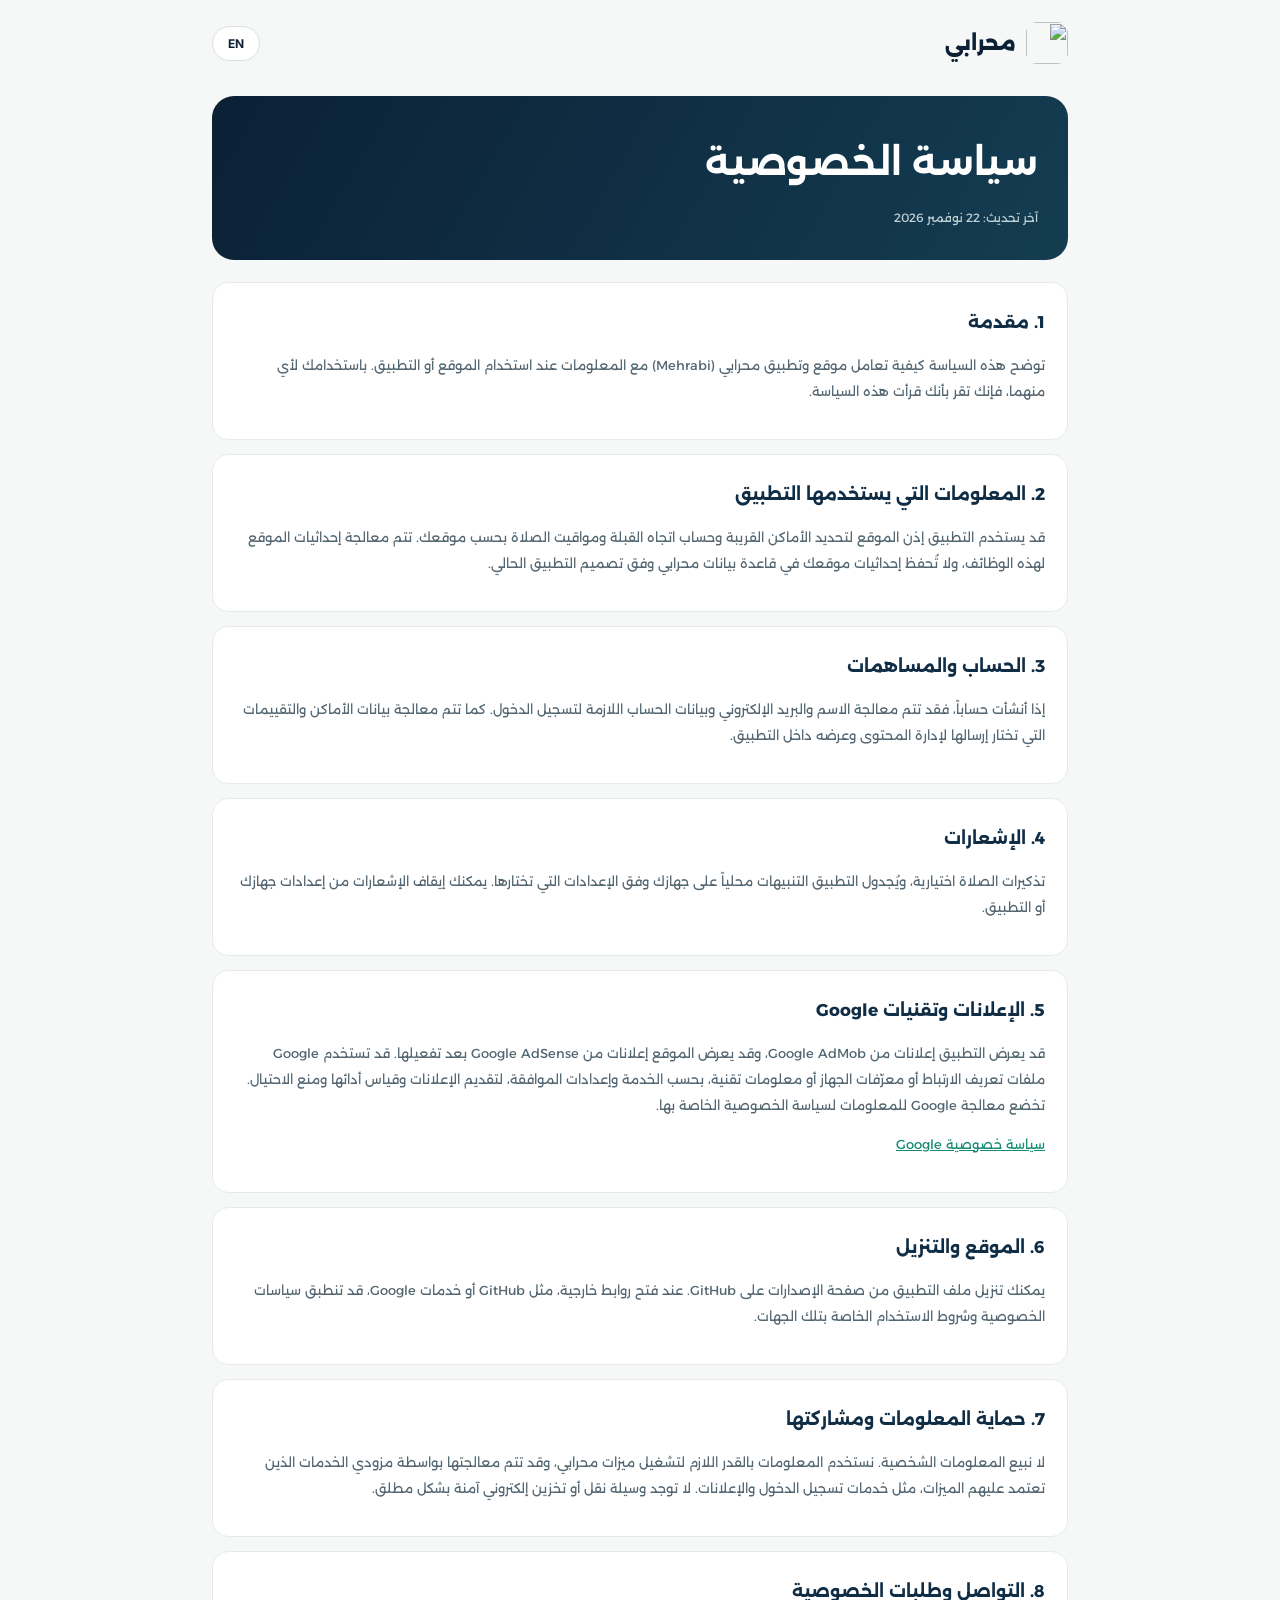
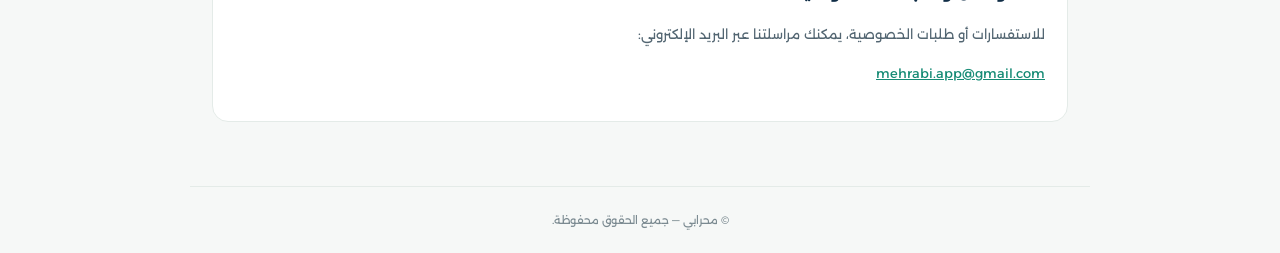
==== privacy.html @ 84f768a2 "Add bilingual Mehrabi privacy policy page" ====
<!doctype html>
<html lang="ar" dir="rtl">
<head>
  <meta charset="utf-8">
  <meta name="viewport" content="width=device-width, initial-scale=1">
  <meta name="description" content="سياسة الخصوصية لموقع وتطبيق محرابي Mehrabi.">
  <meta name="theme-color" content="#0b2035">
  <title>سياسة الخصوصية | محرابي</title>
  <link rel="icon" href="https://raw.githubusercontent.com/Ahmadamjad11/Mehrabi/main/assets/images/icon.png" type="image/png">
  <link rel="preconnect" href="https://fonts.googleapis.com">
  <link rel="preconnect" href="https://fonts.gstatic.com" crossorigin>
  <link href="https://fonts.googleapis.com/css2?family=Alexandria:wght@400;500;600;700;800&family=Inter:wght@400;500;600;700&display=swap" rel="stylesheet">
  <style>
    *{box-sizing:border-box}body{margin:0;background:#f6f8f7;color:#142b3d;font-family:"Alexandria",sans-serif;line-height:2}
    header,main,footer{max-width:900px;margin:auto;padding:22px}
    header{display:flex;align-items:center;justify-content:space-between;gap:16px}
    .brand{display:flex;align-items:center;gap:10px;color:#0b2035;text-decoration:none;font-weight:800;font-size:20px}
    .brand img{width:42px;height:42px;border-radius:11px}
    button,.back{border:1px solid #d8e1dc;background:#fff;color:#0b2035;border-radius:30px;padding:9px 15px;font:700 12px "Inter",sans-serif;text-decoration:none;cursor:pointer}
    main{padding-top:10px;padding-bottom:50px}
    .intro{background:linear-gradient(120deg,#0b2035,#143d52);color:white;padding:30px;border-radius:22px;margin-bottom:22px}
    h1{font-size:clamp(25px,5vw,36px);margin:0 0 8px}.date{font-size:12px;color:#c0d1d3;margin:0}
    section{background:white;border:1px solid #e4ebe8;border-radius:16px;padding:22px;margin:14px 0}
    h2{font-size:17px;color:#102d46;margin:0 0 8px}p,li{font-size:13px;color:#536672}
    a{color:#168b75}ul{padding-inline-start:22px}
    footer{border-top:1px solid #e4ebe8;color:#7b8a91;font-size:11px;text-align:center}
    [hidden]{display:none!important}
    body[dir="ltr"]{font-family:"Inter",sans-serif}body[dir="ltr"] main,body[dir="ltr"] header,body[dir="ltr"] footer{text-align:left}
    @media(max-width:560px){header,main,footer{padding-left:16px;padding-right:16px}.intro{padding:23px}section{padding:18px}}
  </style>
</head>
<body>
  <header>
    <a class="brand" href="https://mehrabi-website.onrender.com/"><img src="https://raw.githubusercontent.com/Ahmadamjad11/Mehrabi/main/assets/images/icon.png" alt=""> محرابي</a>
    <button id="languageToggle" type="button">EN</button>
  </header>
  <main>
    <div class="intro">
      <h1 data-ar="سياسة الخصوصية" data-en="Privacy Policy">سياسة الخصوصية</h1>
      <p class="date" data-ar="آخر تحديث: 22 نوفمبر 2026" data-en="Last updated: November 22, 2026">آخر تحديث: 22 نوفمبر 2026</p>
    </div>

    <section>
      <h2 data-ar="1. مقدمة" data-en="1. Introduction">1. مقدمة</h2>
      <p data-ar="توضح هذه السياسة كيفية تعامل موقع وتطبيق محرابي (Mehrabi) مع المعلومات عند استخدام الموقع أو التطبيق. باستخدامك لأي منهما، فإنك تقر بأنك قرأت هذه السياسة." data-en="This policy explains how the Mehrabi website and app handle information when you use either service. By using them, you acknowledge that you have read this policy.">توضح هذه السياسة كيفية تعامل موقع وتطبيق محرابي (Mehrabi) مع المعلومات عند استخدام الموقع أو التطبيق. باستخدامك لأي منهما، فإنك تقر بأنك قرأت هذه السياسة.</p>
    </section>

    <section>
      <h2 data-ar="2. المعلومات التي يستخدمها التطبيق" data-en="2. Information used by the app">2. المعلومات التي يستخدمها التطبيق</h2>
      <p data-ar="قد يستخدم التطبيق إذن الموقع لتحديد الأماكن القريبة وحساب اتجاه القبلة ومواقيت الصلاة بحسب موقعك. تتم معالجة إحداثيات الموقع لهذه الوظائف، ولا تُحفظ إحداثيات موقعك في قاعدة بيانات محرابي وفق تصميم التطبيق الحالي." data-en="The app may use your device location to find nearby places and calculate the Qibla direction and prayer times. Location coordinates are processed for these features and, according to the app's current design, are not stored in Mehrabi's database.">قد يستخدم التطبيق إذن الموقع لتحديد الأماكن القريبة وحساب اتجاه القبلة ومواقيت الصلاة بحسب موقعك. تتم معالجة إحداثيات الموقع لهذه الوظائف، ولا تُحفظ إحداثيات موقعك في قاعدة بيانات محرابي وفق تصميم التطبيق الحالي.</p>
    </section>

    <section>
      <h2 data-ar="3. الحساب والمساهمات" data-en="3. Accounts and contributions">3. الحساب والمساهمات</h2>
      <p data-ar="إذا أنشأت حساباً، فقد تتم معالجة الاسم والبريد الإلكتروني وبيانات الحساب اللازمة لتسجيل الدخول. كما تتم معالجة بيانات الأماكن والتقييمات التي تختار إرسالها لإدارة المحتوى وعرضه داخل التطبيق." data-en="If you create an account, your name, email address, and account information needed for sign-in may be processed. Place details and reviews you choose to submit are also processed to manage and display content in the app.">إذا أنشأت حساباً، فقد تتم معالجة الاسم والبريد الإلكتروني وبيانات الحساب اللازمة لتسجيل الدخول. كما تتم معالجة بيانات الأماكن والتقييمات التي تختار إرسالها لإدارة المحتوى وعرضه داخل التطبيق.</p>
    </section>

    <section>
      <h2 data-ar="4. الإشعارات" data-en="4. Notifications">4. الإشعارات</h2>
      <p data-ar="تذكيرات الصلاة اختيارية، ويُجدول التطبيق التنبيهات محلياً على جهازك وفق الإعدادات التي تختارها. يمكنك إيقاف الإشعارات من إعدادات جهازك أو التطبيق." data-en="Prayer reminders are optional. The app schedules these notifications locally on your device according to your settings. You can turn them off in your device or app settings.">تذكيرات الصلاة اختيارية، ويُجدول التطبيق التنبيهات محلياً على جهازك وفق الإعدادات التي تختارها. يمكنك إيقاف الإشعارات من إعدادات جهازك أو التطبيق.</p>
    </section>

    <section>
      <h2 data-ar="5. الإعلانات وتقنيات Google" data-en="5. Advertising and Google technologies">5. الإعلانات وتقنيات Google</h2>
      <p data-ar="قد يعرض التطبيق إعلانات من Google AdMob، وقد يعرض الموقع إعلانات من Google AdSense بعد تفعيلها. قد تستخدم Google ملفات تعريف الارتباط أو معرّفات الجهاز أو معلومات تقنية، بحسب الخدمة وإعدادات الموافقة، لتقديم الإعلانات وقياس أدائها ومنع الاحتيال. تخضع معالجة Google للمعلومات لسياسة الخصوصية الخاصة بها." data-en="The app may show ads from Google AdMob, and the website may show Google AdSense ads when enabled. Depending on the service and consent settings, Google may use cookies, device identifiers, or technical information to serve and measure ads and prevent fraud. Google's handling of information is governed by its own privacy policy.">قد يعرض التطبيق إعلانات من Google AdMob، وقد يعرض الموقع إعلانات من Google AdSense بعد تفعيلها. قد تستخدم Google ملفات تعريف الارتباط أو معرّفات الجهاز أو معلومات تقنية، بحسب الخدمة وإعدادات الموافقة، لتقديم الإعلانات وقياس أدائها ومنع الاحتيال. تخضع معالجة Google للمعلومات لسياسة الخصوصية الخاصة بها.</p>
      <p><a href="https://policies.google.com/privacy" target="_blank" rel="noopener" data-ar="سياسة خصوصية Google" data-en="Google Privacy Policy">سياسة خصوصية Google</a></p>
    </section>

    <section>
      <h2 data-ar="6. الموقع والتنزيل" data-en="6. Website and downloads">6. الموقع والتنزيل</h2>
      <p data-ar="يمكنك تنزيل ملف التطبيق من صفحة الإصدارات على GitHub. عند فتح روابط خارجية، مثل GitHub أو خدمات Google، قد تنطبق سياسات الخصوصية وشروط الاستخدام الخاصة بتلك الجهات." data-en="You can download the app from its GitHub releases page. When you open external links, such as GitHub or Google services, those providers' privacy policies and terms may apply.">يمكنك تنزيل ملف التطبيق من صفحة الإصدارات على GitHub. عند فتح روابط خارجية، مثل GitHub أو خدمات Google، قد تنطبق سياسات الخصوصية وشروط الاستخدام الخاصة بتلك الجهات.</p>
    </section>

    <section>
      <h2 data-ar="7. حماية المعلومات ومشاركتها" data-en="7. Information security and sharing">7. حماية المعلومات ومشاركتها</h2>
      <p data-ar="لا نبيع المعلومات الشخصية. نستخدم المعلومات بالقدر اللازم لتشغيل ميزات محرابي، وقد تتم معالجتها بواسطة مزودي الخدمات الذين تعتمد عليهم الميزات، مثل خدمات تسجيل الدخول والإعلانات. لا توجد وسيلة نقل أو تخزين إلكتروني آمنة بشكل مطلق." data-en="We do not sell personal information. Information is used as needed to operate Mehrabi's features and may be processed by service providers that support features such as authentication and advertising. No electronic transmission or storage method is completely secure.">لا نبيع المعلومات الشخصية. نستخدم المعلومات بالقدر اللازم لتشغيل ميزات محرابي، وقد تتم معالجتها بواسطة مزودي الخدمات الذين تعتمد عليهم الميزات، مثل خدمات تسجيل الدخول والإعلانات. لا توجد وسيلة نقل أو تخزين إلكتروني آمنة بشكل مطلق.</p>
    </section>

    <section>
      <h2 data-ar="8. التواصل وطلبات الخصوصية" data-en="8. Contact and privacy requests">8. التواصل وطلبات الخصوصية</h2>
      <p data-ar="للاستفسارات أو طلبات الخصوصية، يمكنك مراسلتنا عبر البريد الإلكتروني:" data-en="For privacy questions or requests, you can contact us by email:">للاستفسارات أو طلبات الخصوصية، يمكنك مراسلتنا عبر البريد الإلكتروني:</p>
      <p><a href="mailto:mehrabi.app@gmail.com">mehrabi.app@gmail.com</a></p>
    </section>
  </main>
  <footer data-ar="© محرابي — جميع الحقوق محفوظة." data-en="© Mehrabi — All rights reserved.">© محرابي — جميع الحقوق محفوظة.</footer>
  <script>
    (() => {
      let language = "ar";
      const button = document.getElementById("languageToggle");
      button.addEventListener("click", () => {
        language = language === "ar" ? "en" : "ar";
        document.documentElement.lang = language;
        document.documentElement.dir = language === "ar" ? "rtl" : "ltr";
        document.querySelectorAll("[data-ar][data-en]").forEach(el => { el.textContent = el.dataset[language]; });
        button.textContent = language === "ar" ? "EN" : "ع";
        document.title = language === "ar" ? "سياسة الخصوصية | محرابي" : "Privacy Policy | Mehrabi";
      });
    })();
  </script>
</body>
</html>
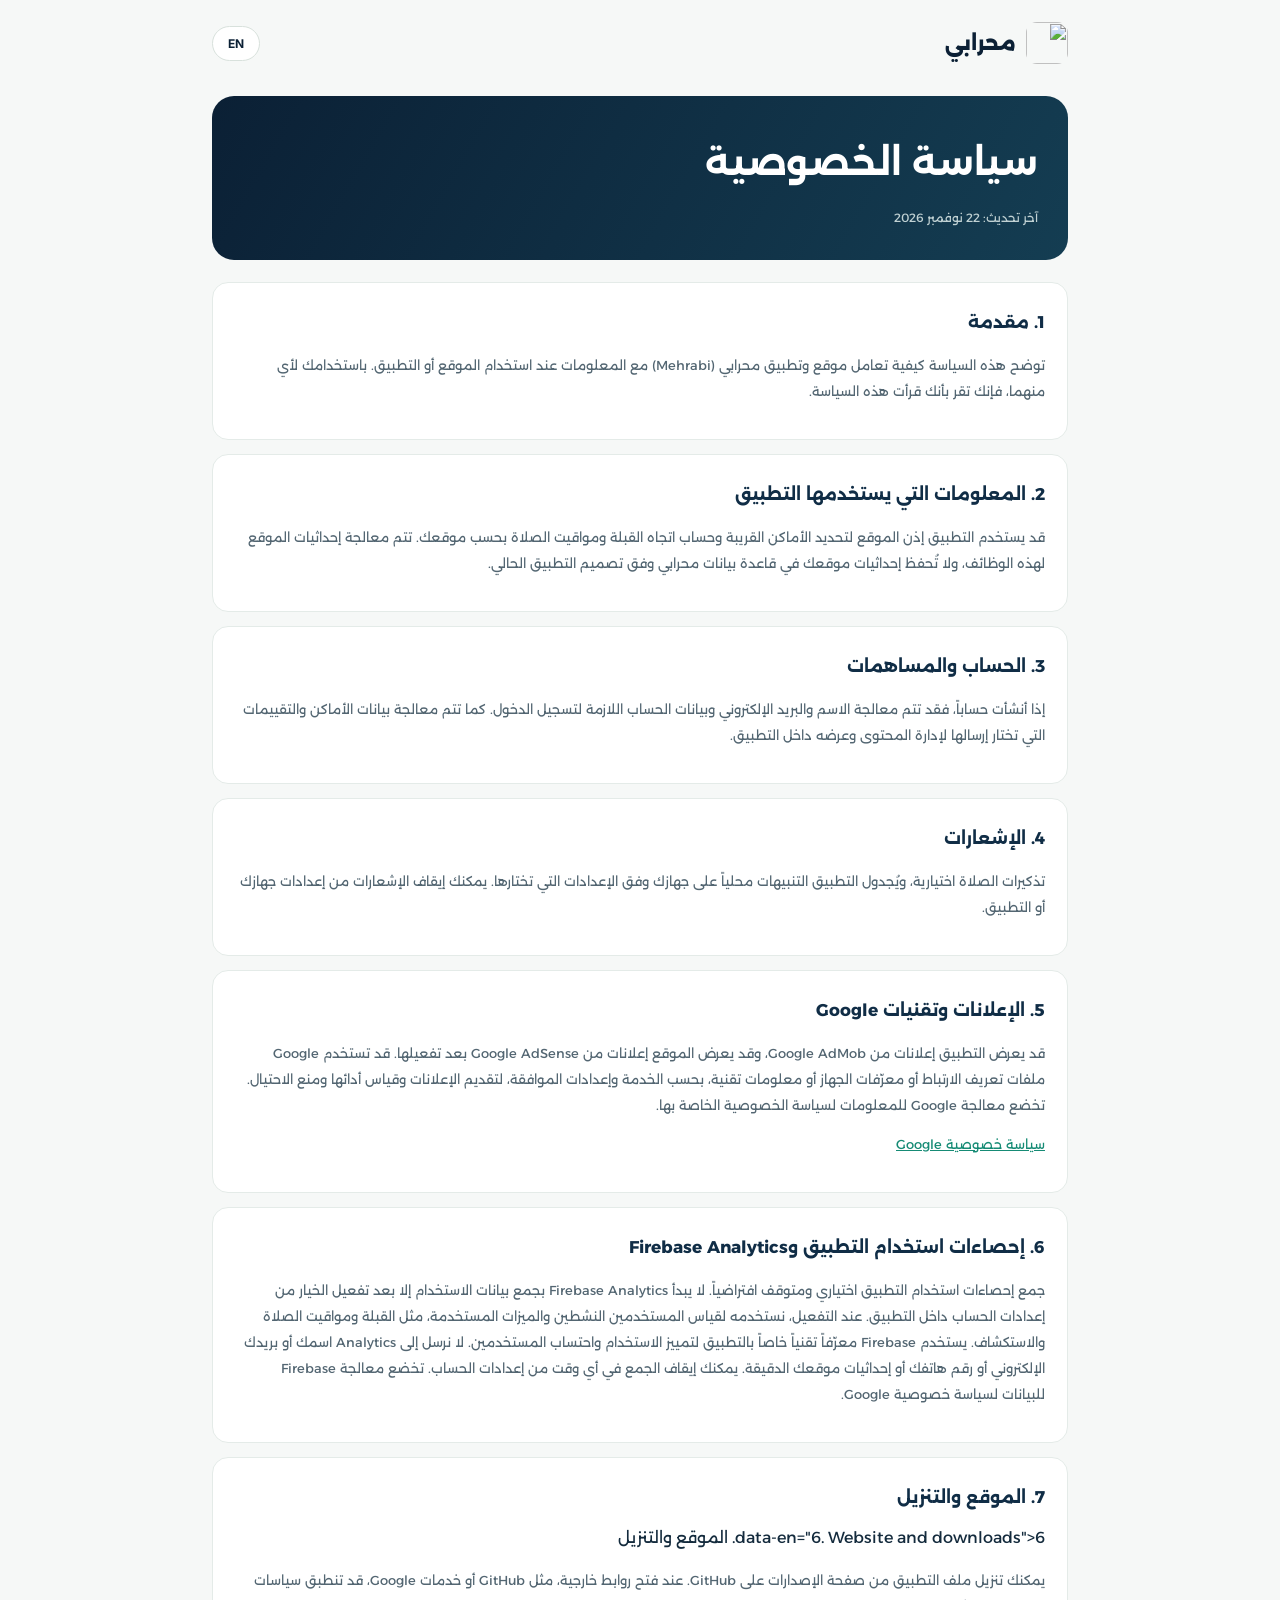
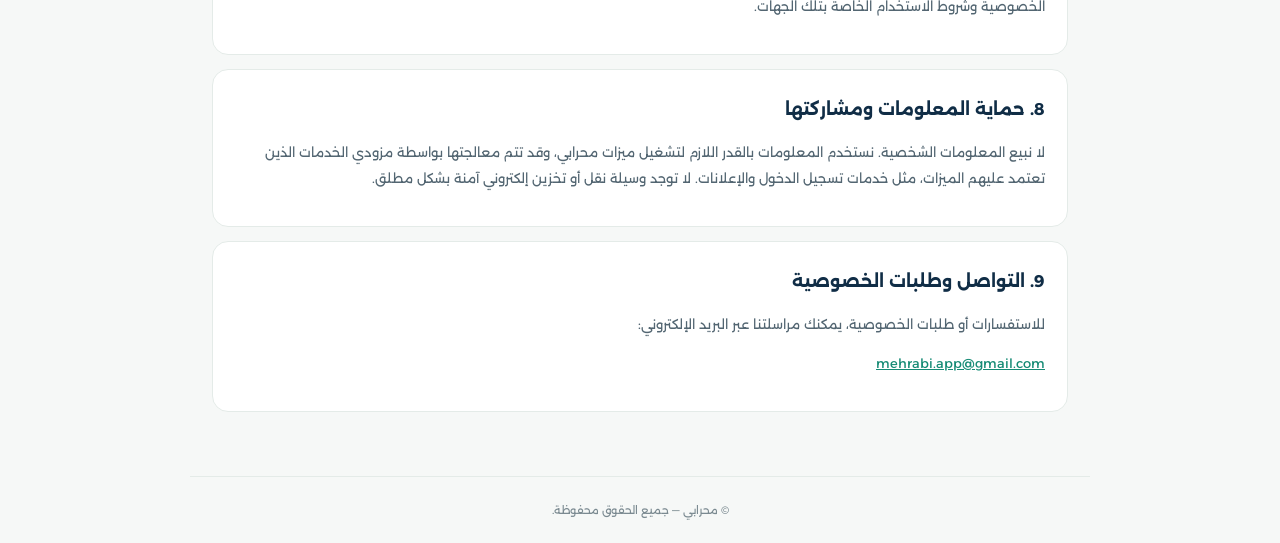
==== commit 30101c8f: "Disclose optional Firebase Analytics in privacy policy" ====
--- a/privacy.html
+++ b/privacy.html
@@ -37,7 +37,7 @@
   <main>
     <div class="intro">
       <h1 data-ar="سياسة الخصوصية" data-en="Privacy Policy">سياسة الخصوصية</h1>
-      <p class="date" data-ar="آخر تحديث: 22 نوفمبر 2026" data-en="Last updated: November 22, 2026">آخر تحديث: 22 نوفمبر 2026</p>
+      <p class="date" data-ar="آخر تحديث: 26 نوفمبر 2026" data-en="Last updated: November 26, 2026">آخر تحديث: 22 نوفمبر 2026</p>
     </div>
 
     <section>
@@ -67,17 +67,22 @@
     </section>
 
     <section>
-      <h2 data-ar="6. الموقع والتنزيل" data-en="6. Website and downloads">6. الموقع والتنزيل</h2>
+      <h2 data-ar="6. إحصاءات استخدام التطبيق وFirebase Analytics" data-en="6. App usage analytics and Firebase Analytics">6. إحصاءات استخدام التطبيق وFirebase Analytics</h2>
+      <p data-ar="جمع إحصاءات استخدام التطبيق اختياري ومتوقف افتراضياً. لا يبدأ Firebase Analytics بجمع بيانات الاستخدام إلا بعد تفعيل الخيار من إعدادات الحساب داخل التطبيق. عند التفعيل، نستخدمه لقياس المستخدمين النشطين والميزات المستخدمة، مثل القبلة ومواقيت الصلاة والاستكشاف. يستخدم Firebase معرّفاً تقنياً خاصاً بالتطبيق لتمييز الاستخدام واحتساب المستخدمين. لا نرسل إلى Analytics اسمك أو بريدك الإلكتروني أو رقم هاتفك أو إحداثيات موقعك الدقيقة. يمكنك إيقاف الجمع في أي وقت من إعدادات الحساب. تخضع معالجة Firebase للبيانات لسياسة خصوصية Google." data-en="App usage analytics is optional and off by default. Firebase Analytics does not collect app usage data unless you enable it in the app's account settings. If enabled, it helps us measure active users and feature usage, such as Qibla, prayer times, and Explore. Firebase uses a technical app-specific identifier to distinguish app activity and count users. We do not send your name, email address, phone number, or precise location coordinates to Analytics. You can turn collection off at any time in account settings. Firebase's data processing is governed by Google's Privacy Policy.">جمع إحصاءات استخدام التطبيق اختياري ومتوقف افتراضياً. لا يبدأ Firebase Analytics بجمع بيانات الاستخدام إلا بعد تفعيل الخيار من إعدادات الحساب داخل التطبيق. عند التفعيل، نستخدمه لقياس المستخدمين النشطين والميزات المستخدمة، مثل القبلة ومواقيت الصلاة والاستكشاف. يستخدم Firebase معرّفاً تقنياً خاصاً بالتطبيق لتمييز الاستخدام واحتساب المستخدمين. لا نرسل إلى Analytics اسمك أو بريدك الإلكتروني أو رقم هاتفك أو إحداثيات موقعك الدقيقة. يمكنك إيقاف الجمع في أي وقت من إعدادات الحساب. تخضع معالجة Firebase للبيانات لسياسة خصوصية Google.</p>
+    </section>
+
+    <section>
+      <h2 data-ar="7. الموقع والتنزيل" data-en="7. Website and downloads">7. الموقع والتنزيل</h2> data-en="6. Website and downloads">6. الموقع والتنزيل</h2>
       <p data-ar="يمكنك تنزيل ملف التطبيق من صفحة الإصدارات على GitHub. عند فتح روابط خارجية، مثل GitHub أو خدمات Google، قد تنطبق سياسات الخصوصية وشروط الاستخدام الخاصة بتلك الجهات." data-en="You can download the app from its GitHub releases page. When you open external links, such as GitHub or Google services, those providers' privacy policies and terms may apply.">يمكنك تنزيل ملف التطبيق من صفحة الإصدارات على GitHub. عند فتح روابط خارجية، مثل GitHub أو خدمات Google، قد تنطبق سياسات الخصوصية وشروط الاستخدام الخاصة بتلك الجهات.</p>
     </section>
 
     <section>
-      <h2 data-ar="7. حماية المعلومات ومشاركتها" data-en="7. Information security and sharing">7. حماية المعلومات ومشاركتها</h2>
+      <h2 data-ar="8. حماية المعلومات ومشاركتها" data-en="8. Information security and sharing">8. حماية المعلومات ومشاركتها</h2>
       <p data-ar="لا نبيع المعلومات الشخصية. نستخدم المعلومات بالقدر اللازم لتشغيل ميزات محرابي، وقد تتم معالجتها بواسطة مزودي الخدمات الذين تعتمد عليهم الميزات، مثل خدمات تسجيل الدخول والإعلانات. لا توجد وسيلة نقل أو تخزين إلكتروني آمنة بشكل مطلق." data-en="We do not sell personal information. Information is used as needed to operate Mehrabi's features and may be processed by service providers that support features such as authentication and advertising. No electronic transmission or storage method is completely secure.">لا نبيع المعلومات الشخصية. نستخدم المعلومات بالقدر اللازم لتشغيل ميزات محرابي، وقد تتم معالجتها بواسطة مزودي الخدمات الذين تعتمد عليهم الميزات، مثل خدمات تسجيل الدخول والإعلانات. لا توجد وسيلة نقل أو تخزين إلكتروني آمنة بشكل مطلق.</p>
     </section>
 
     <section>
-      <h2 data-ar="8. التواصل وطلبات الخصوصية" data-en="8. Contact and privacy requests">8. التواصل وطلبات الخصوصية</h2>
+      <h2 data-ar="9. التواصل وطلبات الخصوصية" data-en="9. Contact and privacy requests">9. التواصل وطلبات الخصوصية</h2>
       <p data-ar="للاستفسارات أو طلبات الخصوصية، يمكنك مراسلتنا عبر البريد الإلكتروني:" data-en="For privacy questions or requests, you can contact us by email:">للاستفسارات أو طلبات الخصوصية، يمكنك مراسلتنا عبر البريد الإلكتروني:</p>
       <p><a href="mailto:mehrabi.app@gmail.com">mehrabi.app@gmail.com</a></p>
     </section>
